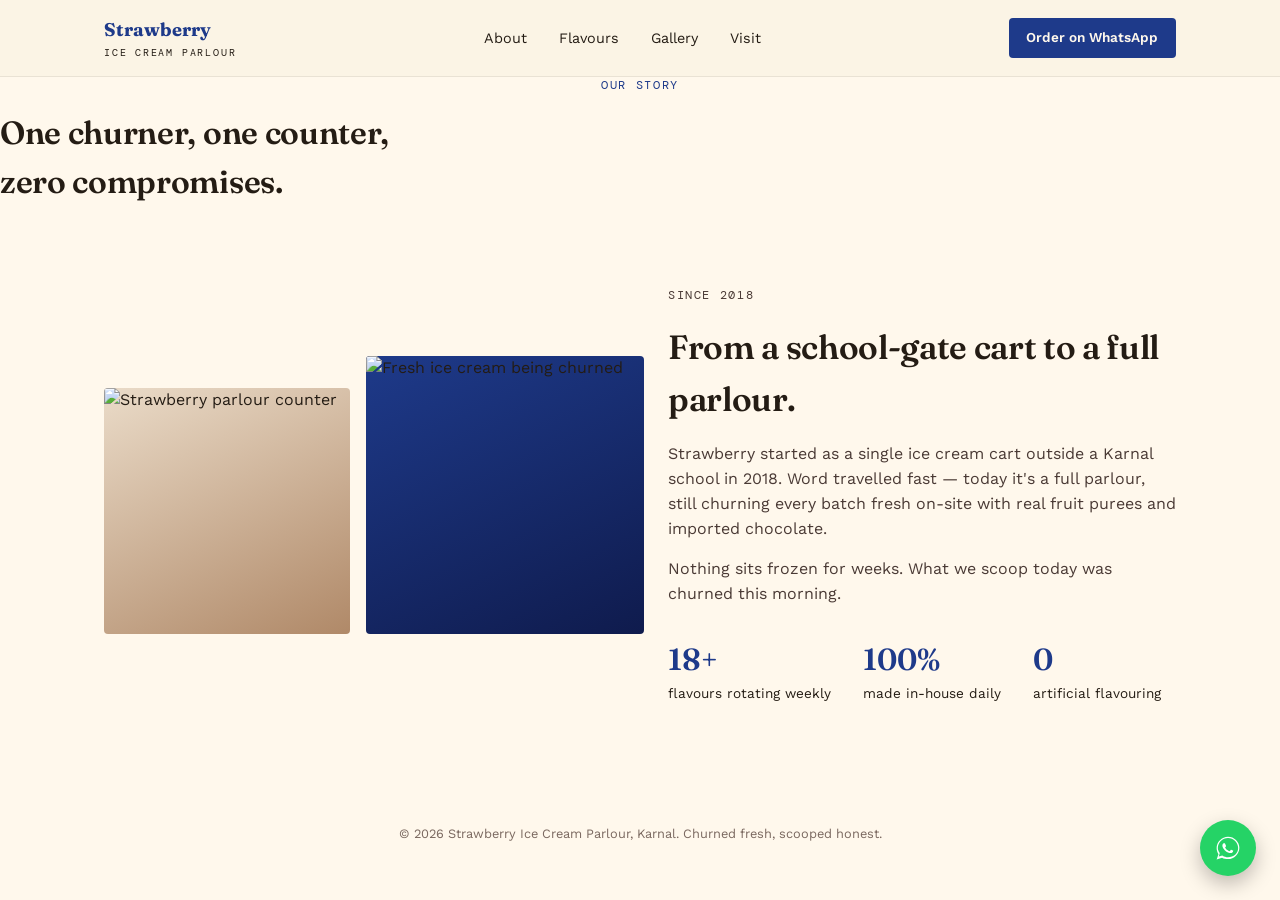
==== frontend/about.html @ a2e1b993 "Convert Strawberry site to 5 pages, add gallery" ====
<!DOCTYPE html>
<html lang="en">
<head>
<meta charset="UTF-8">
<meta name="viewport" content="width=device-width, initial-scale=1.0">
<title>Our Story — Strawberry Ice Cream Parlour, Karnal</title>
<meta name="description" content="From a school-gate cart in 2018 to a full ice cream parlour in Karnal — our story.">
<meta name="theme-color" content="#1E3A8A">
<link rel="icon" type="image/svg+xml" href="favicon.svg">
<link rel="preconnect" href="https://fonts.googleapis.com">
<link href="https://fonts.googleapis.com/css2?family=Fraunces:ital,opsz,wght@0,9..144,300;0,9..144,500;0,9..144,600;0,9..144,700;1,9..144,500&family=Work+Sans:wght@400;500;600&family=DM+Mono:wght@400;500&display=swap" rel="stylesheet">
<link rel="stylesheet" href="style.css">
</head>
<body>

  <header class="nav" id="nav">
    <div class="nav-inner">
      <a href="index.html" class="nav-brand">Strawberry<span>Ice Cream Parlour</span></a>
      <nav class="nav-links">
        <a href="about.html">About</a>
        <a href="menu.html">Flavours</a>
        <a href="gallery.html">Gallery</a>
        <a href="visit.html">Visit</a>
      </nav>
      <a href="visit.html" class="nav-cta">Order on WhatsApp</a>
    </div>
  </header>

  <div class="page-header">
    <p class="eyebrow center">Our story</p>
    <h1>One churner, one counter,<br>zero compromises.</h1>
  </div>

  <section class="story" id="story">
    <div class="story-media">
      <!-- Replace src with your own photo — put the file in the images/ folder -->
      <img src="images/about-1.jpg" alt="Strawberry parlour counter" class="media-block media-1">
      <img src="images/about-2.jpg" alt="Fresh ice cream being churned" class="media-block media-2">
    </div>
    <div class="story-copy">
      <p class="eyebrow">Since 2018</p>
      <h2>From a school-gate cart to a full parlour.</h2>
      <p>Strawberry started as a single ice cream cart outside a Karnal school in 2018. Word travelled fast &mdash; today it's a full parlour, still churning every batch fresh on-site with real fruit purees and imported chocolate.</p>
      <p>Nothing sits frozen for weeks. What we scoop today was churned this morning.</p>
      <ul class="story-facts">
        <li><span>18+</span>flavours rotating weekly</li>
        <li><span>100%</span>made in-house daily</li>
        <li><span>0</span>artificial flavouring</li>
      </ul>
    </div>
  </section>

  <footer class="footer">
    <p>&copy; 2026 Strawberry Ice Cream Parlour, Karnal. Churned fresh, scooped honest.</p>
  </footer>

  <a href="https://wa.me/919876543210" class="float-whatsapp" target="_blank" rel="noopener" aria-label="Order on WhatsApp">
    <svg viewBox="0 0 32 32"><path d="M16 3C9 3 3 9 3 16c0 2.6.8 5 2.1 7L3 29l6.2-2c2 1.1 4.3 1.7 6.8 1.7 7 0 13-6 13-13S23 3 16 3zm0 23.6c-2.2 0-4.3-.6-6.1-1.7l-.4-.3-4 1.1 1.1-3.9-.3-.4C5 19.5 4.4 17.8 4.4 16 4.4 9.8 9.6 4.6 16 4.6S27.6 9.8 27.6 16 22.4 26.6 16 26.6z"/><path d="M22 19.1c-.3-.2-1.9-1-2.2-1.1-.3-.1-.5-.2-.7.2-.2.3-.8 1.1-1 1.3-.2.2-.4.2-.7.1-.3-.2-1.4-.5-2.7-1.6-1-.9-1.7-2-1.9-2.3-.2-.3 0-.5.1-.7.1-.1.3-.4.5-.5.2-.2.2-.3.3-.5.1-.2 0-.4 0-.6 0-.2-.7-1.8-1-2.4-.3-.6-.5-.5-.7-.5h-.6c-.2 0-.5.1-.8.4-.3.3-1 1-1 2.5s1.1 2.9 1.2 3.1c.1.2 2.1 3.3 5.2 4.5.7.3 1.3.5 1.7.6.7.2 1.4.2 1.9.1.6-.1 1.9-.8 2.1-1.5.3-.7.3-1.4.2-1.5-.1-.1-.3-.2-.6-.3z"/></svg>
  </a>

<script src="script.js"></script>
</body>
</html>
---- frontend/style.css ----
/* ============ TOKENS ============ */
:root{
  --cream:      #FFF8EC;
  --maroon:     #1E3A8A;
  --maroon-dk:  #14265C;
  --gold:       #B08968;
  --green:      #1E3A8A;
  --ink:        #241C14;
  --blush:      #EADBC8;
  --paper:      #FFFDF8;

  --font-display: "Fraunces", serif;
  --font-body:    "Work Sans", sans-serif;
  --font-mono:    "DM Mono", monospace;

  --radius: 4px;
  --max: 1120px;
}

*{ box-sizing:border-box; margin:0; padding:0; }
html{ scroll-behavior:smooth; }
body{
  font-family: var(--font-body);
  color: var(--ink);
  background: var(--cream);
  line-height: 1.55;
  -webkit-font-smoothing: antialiased;
}
img{ max-width:100%; display:block; }
a{ color:inherit; text-decoration:none; }
ul{ list-style:none; }
h1,h2,h3{ font-family: var(--font-display); font-weight:600; letter-spacing:-0.01em; }

.eyebrow{
  font-family: var(--font-mono);
  font-size: 0.72rem;
  letter-spacing: 0.14em;
  text-transform: uppercase;
  color: var(--maroon);
  margin-bottom: 0.8rem;
}
.eyebrow.center{ text-align:center; }
h2.center{ text-align:center; }

.btn{
  display:inline-block;
  padding: 0.9rem 1.7rem;
  border-radius: var(--radius);
  font-weight:600;
  font-size:0.95rem;
  border: 1.5px solid transparent;
  transition: transform .15s ease, box-shadow .15s ease;
}
.btn:hover{ transform: translateY(-2px); }
.btn-primary{ background: var(--maroon); color: var(--cream); }
.btn-primary:hover{ box-shadow: 0 8px 20px rgba(122,31,43,0.35); }
.btn-ghost{ border-color: var(--ink); color: var(--ink); }
.btn-block{ display:block; width:100%; text-align:center; }

/* ============ NAV ============ */
.nav{
  position: sticky; top:0; z-index:50;
  background: rgba(251,243,228,0.92);
  backdrop-filter: blur(6px);
  border-bottom: 1px solid rgba(36,21,18,0.08);
}
.nav-inner{
  max-width: var(--max); margin:0 auto;
  display:flex; align-items:center; justify-content:space-between;
  padding: 1rem 1.5rem;
}
.nav-brand{
  font-family: var(--font-display);
  font-weight:700; font-size:1.15rem;
  color: var(--maroon);
}
.nav-brand span{ display:block; font-size:0.62rem; letter-spacing:0.18em; font-family:var(--font-mono); font-weight:400; color:var(--ink); text-transform:uppercase; }
.nav-links{ display:flex; gap:2rem; font-size:0.9rem; }
.nav-links a:hover{ color: var(--maroon); }
.nav-cta{
  background:var(--maroon); color:var(--cream);
  padding:0.6rem 1.1rem; border-radius:var(--radius); font-size:0.85rem; font-weight:600;
}
@media (max-width:760px){ .nav-links{ display:none; } }

/* ============ HERO ============ */
.hero{
  position:relative;
  max-width: var(--max); margin:0 auto;
  padding: 5rem 1.5rem 4rem;
  overflow:hidden;
}
.hero-inner{ max-width:640px; }
.hero h1{
  font-size: clamp(2.4rem, 5.5vw, 4rem);
  line-height:1.05;
  margin: 0.5rem 0 1.2rem;
}
.hero h1 em{ font-style:italic; color:var(--maroon); }
.hero-sub{ font-size:1.05rem; max-width: 480px; color:#4a3a35; margin-bottom:2rem; }
.hero-actions{ display:flex; gap:1rem; flex-wrap:wrap; }

.hero-stamp{
  position:absolute; top:4rem; right:2rem;
  width:110px; height:110px;
  opacity:0.9;
  transform: rotate(8deg);
}
.hero-stamp svg{ width:100%; height:100%; }
.hero-stamp circle{ fill:none; stroke:var(--maroon); stroke-width:2; }
.hero-stamp text{ font-family:var(--font-mono); font-size:11px; fill:var(--maroon); letter-spacing:2px; }
.hero-stamp .stamp-year{ font-size:14px; font-weight:700; }
@media (max-width:760px){ .hero-stamp{ display:none; } }

.hero-strip{
  height: 10px; margin-top:3.5rem;
  background: repeating-linear-gradient(90deg, var(--gold) 0 22px, var(--maroon) 22px 44px);
  border-radius: 999px;
}

/* ============ STORY ============ */
.story{
  max-width: var(--max); margin:0 auto;
  padding: 5rem 1.5rem;
  display:grid; grid-template-columns: 1fr 1fr; gap:3.5rem;
  align-items:center;
}
.story-media{ display:grid; grid-template-columns: 1fr 1fr; gap:1rem; }
.media-block{ border-radius: var(--radius); aspect-ratio:1; background-size:cover; background-position:center; }
.media-1{ background: linear-gradient(155deg, var(--blush), var(--gold)); margin-top:2rem; }
.media-2{ background: linear-gradient(155deg, var(--green), #0F1B4D); }
.story-copy h2{ font-size:2.1rem; margin-bottom:1.1rem; }
.story-copy p{ margin-bottom:1rem; color:#4a3a35; }
.story-facts{ display:flex; gap:2rem; margin-top:1.8rem; flex-wrap:wrap; }
.story-facts li{ font-size:0.85rem; color:var(--ink); }
.story-facts span{ display:block; font-family:var(--font-display); font-size:1.9rem; color:var(--maroon); font-weight:600; }
@media (max-width:800px){ .story{ grid-template-columns:1fr; } }

/* ============ MENU / TICKETS (signature) ============ */
.menu{ max-width: var(--max); margin:0 auto; padding: 4rem 1.5rem 5rem; }
.menu h2{ font-size:2.2rem; margin-bottom:2.8rem; }
.ticket-rack{
  display:grid; grid-template-columns: repeat(4, 1fr); gap:1.6rem;
}
.ticket{
  background: var(--paper);
  border-radius: 2px;
  padding: 1.6rem 1.4rem 1.4rem;
  position: relative;
  box-shadow: 0 10px 24px rgba(36,21,18,0.09);
  transform: rotate(-1.4deg);
  border: 1px solid rgba(36,21,18,0.06);
}
.ticket-alt{ transform: rotate(1.6deg); }
.ticket:hover{ transform: rotate(0deg) translateY(-4px); transition: transform .2s ease; }
.ticket-hole{
  width:14px; height:14px; border-radius:50%;
  background: var(--cream);
  border: 1.5px dashed rgba(36,21,18,0.3);
  margin: 0 auto 0.9rem;
}
.ticket-label{ font-family:var(--font-mono); font-size:0.66rem; letter-spacing:0.1em; text-transform:uppercase; color:var(--gold); text-align:center; margin-bottom:0.4rem; }
.ticket h3{ font-size:1.25rem; text-align:center; margin-bottom:0.5rem; color:var(--maroon-dk); }
.ticket-desc{ font-size:0.85rem; color:#5a4842; text-align:center; margin-bottom:1rem; min-height:2.6em; }
.ticket-price{ font-family:var(--font-mono); font-size:1.3rem; text-align:center; border-top:1px dashed rgba(36,21,18,0.25); padding-top:0.8rem; }
.ticket-price span{ font-size:0.7rem; color:#8a7a72; }
.menu-note{ text-align:center; margin-top:2.5rem; font-size:0.9rem; color:#6a5a52; }
@media (max-width:900px){ .ticket-rack{ grid-template-columns: 1fr 1fr; } }
@media (max-width:560px){ .ticket-rack{ grid-template-columns: 1fr; } }

/* ============ REVIEWS ============ */
.reviews{ background: var(--green); color: var(--cream); padding: 4.5rem 1.5rem; }
.reviews-inner{ max-width:680px; margin:0 auto; text-align:center; }
.reviews .eyebrow{ color: var(--gold); }
.stars{ font-size:1.4rem; color:var(--gold); margin-bottom:1.6rem; }
.stars span{ display:block; font-family:var(--font-mono); font-size:0.75rem; color:var(--cream); opacity:0.8; margin-top:0.4rem; }
.reviews blockquote{ font-family: var(--font-display); font-style:italic; font-size:1.5rem; line-height:1.4; }
.reviews cite{ display:block; margin-top:1.2rem; font-family:var(--font-body); font-style:normal; font-size:0.85rem; opacity:0.75; }

/* ============ VISIT ============ */
.visit{ max-width: var(--max); margin:0 auto; padding:5rem 1.5rem; }
.visit-grid{ display:grid; grid-template-columns: 1fr 1fr; gap:3.5rem; }
.visit h2{ font-size:2rem; margin-bottom:1.6rem; }
.info-list li{ display:flex; flex-direction:column; gap:0.15rem; margin-bottom:1.1rem; font-size:0.95rem; }
.info-list strong{ font-family:var(--font-mono); font-size:0.7rem; text-transform:uppercase; letter-spacing:0.1em; color:var(--gold); }
.visit-info .btn{ margin-top:1.2rem; }

.visit-form{
  background: var(--paper); border-radius: var(--radius);
  padding: 2rem; box-shadow: 0 10px 24px rgba(36,21,18,0.08);
}
.visit-form label{ display:block; font-size:0.85rem; font-weight:500; margin-bottom:1rem; }
.visit-form input, .visit-form textarea{
  width:100%; margin-top:0.4rem;
  padding:0.7rem 0.8rem; border-radius: var(--radius);
  border: 1px solid rgba(36,21,18,0.18);
  font-family: var(--font-body); font-size:0.95rem;
  background: var(--cream);
}
.visit-form input:focus, .visit-form textarea:focus{ outline: 2px solid var(--maroon); outline-offset:1px; }
.form-status{ margin-top:0.8rem; font-size:0.85rem; font-family:var(--font-mono); min-height:1.2em; }
.form-status a{ color: var(--maroon); font-weight:600; text-decoration:underline; }
.form-privacy{ margin-top:1rem; font-size:0.72rem; color:#9a8a80; text-align:center; }
@media (max-width:800px){ .visit-grid{ grid-template-columns:1fr; } }

/* ============ FOOTER ============ */
.footer{ text-align:center; padding:2.5rem 1.5rem; font-size:0.8rem; color:#7a685f; }

/* ============ WHATSAPP FLOAT ============ */
.float-whatsapp{
  position:fixed; bottom:1.5rem; right:1.5rem; z-index:60;
  width:56px; height:56px; border-radius:50%;
  background:#25D366; display:flex; align-items:center; justify-content:center;
  box-shadow: 0 8px 20px rgba(0,0,0,0.25);
}
.float-whatsapp svg{ width:28px; height:28px; fill:#fff; }

/* ============ ACCESSIBILITY ============ */
:focus-visible{ outline: 2px solid var(--maroon); outline-offset:2px; }
@media (prefers-reduced-motion: reduce){
  *{ transition:none !important; scroll-behavior:auto !important; }
}
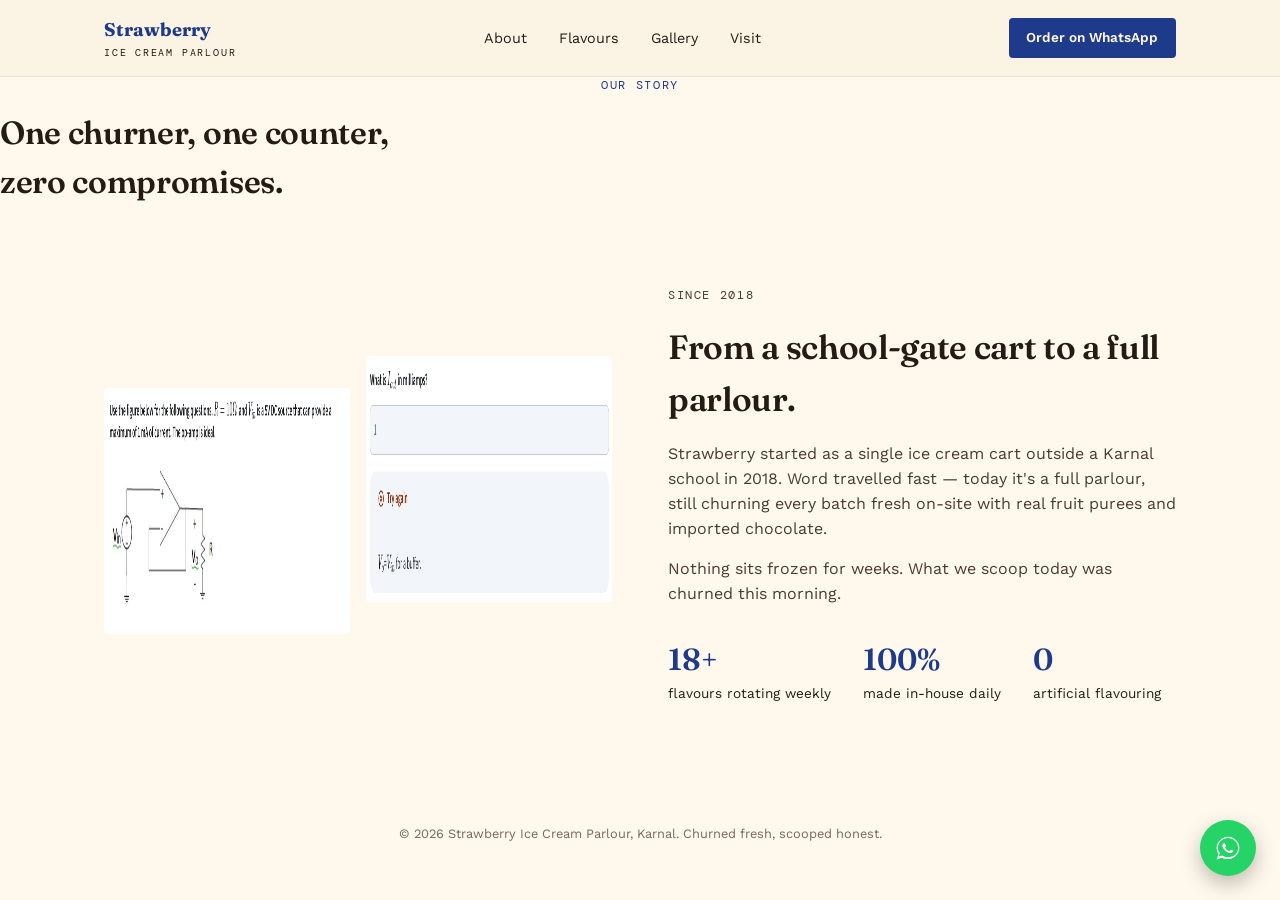
==== commit 1cff730e: "Convert Strawberry site to 5 pages, add gallery" ====
--- a/frontend/about.html
+++ b/frontend/about.html
@@ -34,8 +34,8 @@
   <section class="story" id="story">
     <div class="story-media">
       <!-- Replace src with your own photo — put the file in the images/ folder -->
-      <img src="images/about-1.jpg" alt="Strawberry parlour counter" class="media-block media-1">
-      <img src="images/about-2.jpg" alt="Fresh ice cream being churned" class="media-block media-2">
+      <img src="images/about-1.png" alt="Strawberry parlour counter" class="media-block media-1">
+      <img src="images/about-2.png" alt="Fresh ice cream being churned" class="media-block media-2">
     </div>
     <div class="story-copy">
       <p class="eyebrow">Since 2018</p>
